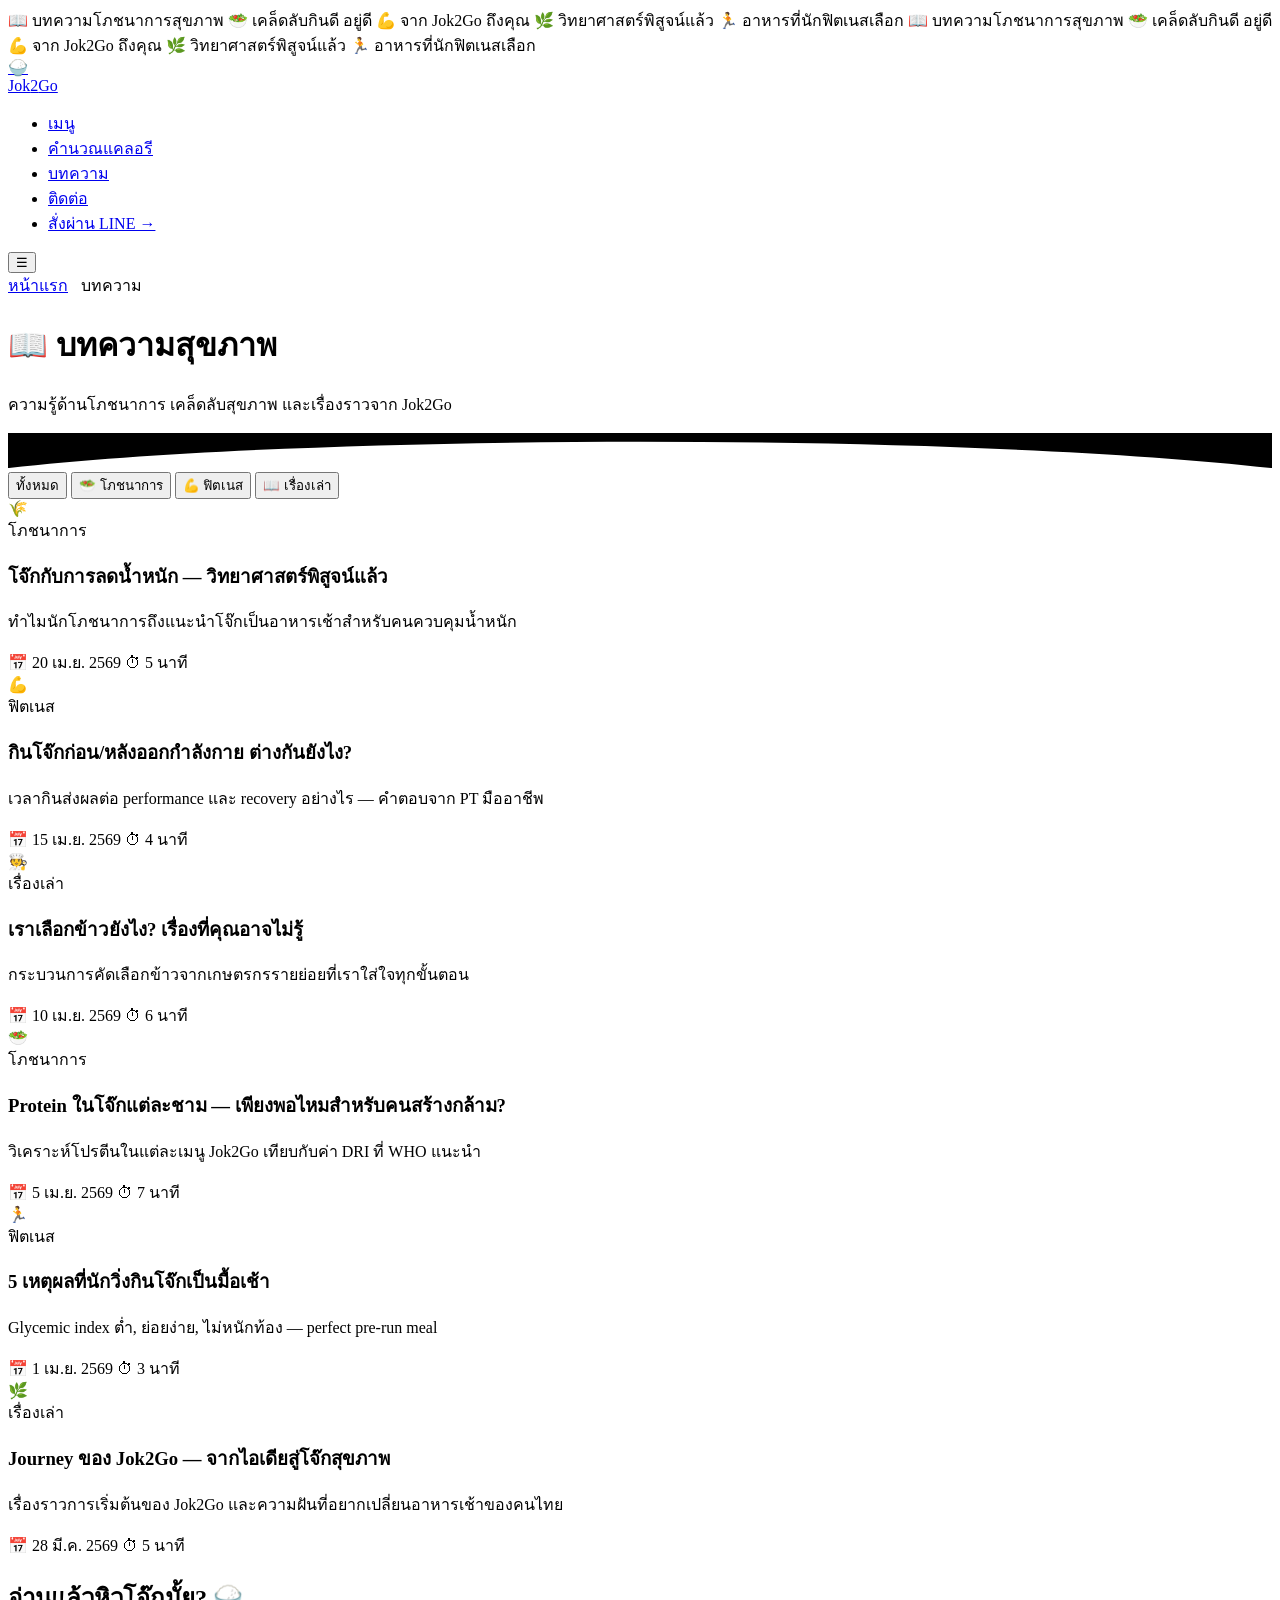
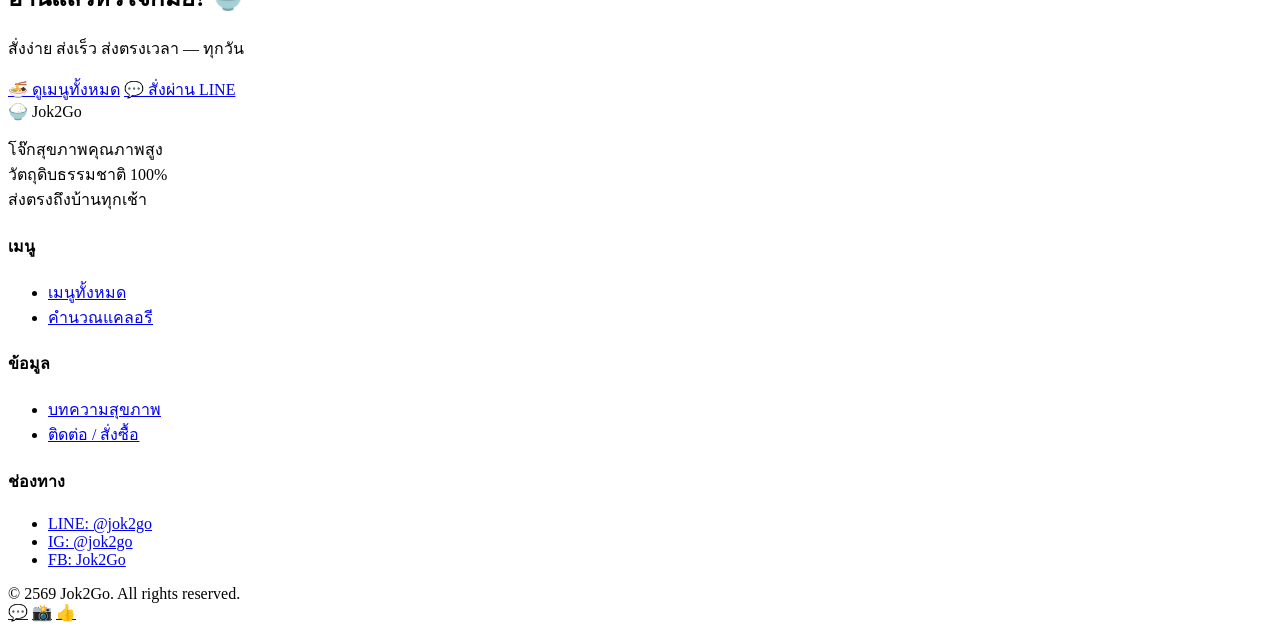
==== blog.html @ 0a9d6a7d "Add files via upload" ====
<!DOCTYPE html>
<html lang="th">
<head>
  <meta charset="UTF-8">
  <meta name="viewport" content="width=device-width, initial-scale=1.0">
  <title>บทความสุขภาพ — Jok2Go</title>
  <link rel="stylesheet" href="css/style.css">
</head>
<body>

<!-- Ticker -->
<div class="ticker-wrap">
  <div class="ticker-track">
    <span class="ticker-item">📖 บทความโภชนาการสุขภาพ</span>
    <span class="ticker-item">🥗 เคล็ดลับกินดี อยู่ดี</span>
    <span class="ticker-item">💪 จาก Jok2Go ถึงคุณ</span>
    <span class="ticker-item">🌿 วิทยาศาสตร์พิสูจน์แล้ว</span>
    <span class="ticker-item">🏃 อาหารที่นักฟิตเนสเลือก</span>
    <span class="ticker-item">📖 บทความโภชนาการสุขภาพ</span>
    <span class="ticker-item">🥗 เคล็ดลับกินดี อยู่ดี</span>
    <span class="ticker-item">💪 จาก Jok2Go ถึงคุณ</span>
    <span class="ticker-item">🌿 วิทยาศาสตร์พิสูจน์แล้ว</span>
    <span class="ticker-item">🏃 อาหารที่นักฟิตเนสเลือก</span>
  </div>
</div>

<!-- Navbar -->
<nav class="navbar">
  <div class="navbar-inner">
    <a href="index.html" class="navbar-brand">
      <div class="brand-bowl">🍚</div>
      Jok<span class="brand-2">2</span>Go
    </a>
    <ul class="nav-links">
      <li><a href="menu.html">เมนู</a></li>
      <li><a href="calories.html">คำนวณแคลอรี</a></li>
      <li><a href="blog.html" class="active">บทความ</a></li>
      <li><a href="contact.html">ติดต่อ</a></li>
      <li><a href="contact.html" class="nav-cta">สั่งผ่าน LINE →</a></li>
    </ul>
    <button class="nav-toggle" id="navToggle">☰</button>
  </div>
</nav>

<!-- Page Hero -->
<div class="page-hero">
  <div class="breadcrumb">
    <a href="index.html">หน้าแรก</a> <span style="color:rgba(255,255,255,0.3)">›</span> บทความ
  </div>
  <h1>📖 บทความสุขภาพ</h1>
  <p>ความรู้ด้านโภชนาการ เคล็ดลับสุขภาพ และเรื่องราวจาก Jok2Go</p>
</div>

<!-- Wave down -->
<svg class="wave-divider" viewBox="0 0 1440 40" preserveAspectRatio="none">
  <path d="M0,40 C360,0 1080,0 1440,40 L1440,0 L0,0 Z" fill="var(--forest-deep)"/>
</svg>

<!-- Blog Section -->
<section class="blog-section section">
  <div class="container">

    <!-- Filter tabs -->
    <div class="filter-bar" id="blogTabs">
      <button class="filter-btn active" onclick="filterBlog('all',this)">ทั้งหมด</button>
      <button class="filter-btn" onclick="filterBlog('nutrition',this)">🥗 โภชนาการ</button>
      <button class="filter-btn" onclick="filterBlog('fitness',this)">💪 ฟิตเนส</button>
      <button class="filter-btn" onclick="filterBlog('story',this)">📖 เรื่องเล่า</button>
    </div>

    <div class="blog-grid" id="blogGrid">
      <!-- rendered by JS -->
    </div>
  </div>
</section>

<!-- CTA Strip -->
<div class="cta-strip">
  <h2>อ่านแล้วหิวโจ๊กมั้ย? 🍚</h2>
  <p>สั่งง่าย ส่งเร็ว ส่งตรงเวลา — ทุกวัน</p>
  <div class="cta-btns">
    <a href="menu.html" class="btn btn-outline-white">🍜 ดูเมนูทั้งหมด</a>
    <a href="contact.html" class="btn btn-orange">💬 สั่งผ่าน LINE</a>
  </div>
</div>

<!-- Footer -->
<footer>
  <div class="footer-grid">
    <div>
      <div class="footer-brand-name">🍚 Jok<span class="orange">2</span>Go</div>
      <p>โจ๊กสุขภาพคุณภาพสูง<br>วัตถุดิบธรรมชาติ 100%<br>ส่งตรงถึงบ้านทุกเช้า</p>
    </div>
    <div>
      <h4>เมนู</h4>
      <ul>
        <li><a href="menu.html">เมนูทั้งหมด</a></li>
        <li><a href="calories.html">คำนวณแคลอรี</a></li>
      </ul>
    </div>
    <div>
      <h4>ข้อมูล</h4>
      <ul>
        <li><a href="blog.html">บทความสุขภาพ</a></li>
        <li><a href="contact.html">ติดต่อ / สั่งซื้อ</a></li>
      </ul>
    </div>
    <div>
      <h4>ช่องทาง</h4>
      <ul>
        <li><a href="#">LINE: @jok2go</a></li>
        <li><a href="#">IG: @jok2go</a></li>
        <li><a href="#">FB: Jok2Go</a></li>
      </ul>
    </div>
  </div>
  <div class="footer-bottom">
    <span>© 2569 Jok2Go. All rights reserved.</span>
    <div class="socials">
      <a href="#" class="social-btn">💬</a>
      <a href="#" class="social-btn">📸</a>
      <a href="#" class="social-btn">👍</a>
    </div>
  </div>
</footer>

<script src="js/main.js"></script>
<script>
const POSTS = [
  { cat:'nutrition', emoji:'🌾', tag:'โภชนาการ', date:'20 เม.ย. 2569', read:'5 นาที',
    title:'โจ๊กกับการลดน้ำหนัก — วิทยาศาสตร์พิสูจน์แล้ว',
    desc:'ทำไมนักโภชนาการถึงแนะนำโจ๊กเป็นอาหารเช้าสำหรับคนควบคุมน้ำหนัก' },
  { cat:'fitness', emoji:'💪', tag:'ฟิตเนส', date:'15 เม.ย. 2569', read:'4 นาที',
    title:'กินโจ๊กก่อน/หลังออกกำลังกาย ต่างกันยังไง?',
    desc:'เวลากินส่งผลต่อ performance และ recovery อย่างไร — คำตอบจาก PT มืออาชีพ' },
  { cat:'story', emoji:'🧑‍🍳', tag:'เรื่องเล่า', date:'10 เม.ย. 2569', read:'6 นาที',
    title:'เราเลือกข้าวยังไง? เรื่องที่คุณอาจไม่รู้',
    desc:'กระบวนการคัดเลือกข้าวจากเกษตรกรรายย่อยที่เราใส่ใจทุกขั้นตอน' },
  { cat:'nutrition', emoji:'🥗', tag:'โภชนาการ', date:'5 เม.ย. 2569', read:'7 นาที',
    title:'Protein ในโจ๊กแต่ละชาม — เพียงพอไหมสำหรับคนสร้างกล้าม?',
    desc:'วิเคราะห์โปรตีนในแต่ละเมนู Jok2Go เทียบกับค่า DRI ที่ WHO แนะนำ' },
  { cat:'fitness', emoji:'🏃', tag:'ฟิตเนส', date:'1 เม.ย. 2569', read:'3 นาที',
    title:'5 เหตุผลที่นักวิ่งกินโจ๊กเป็นมื้อเช้า',
    desc:'Glycemic index ต่ำ, ย่อยง่าย, ไม่หนักท้อง — perfect pre-run meal' },
  { cat:'story', emoji:'🌿', tag:'เรื่องเล่า', date:'28 มี.ค. 2569', read:'5 นาที',
    title:'Journey ของ Jok2Go — จากไอเดียสู่โจ๊กสุขภาพ',
    desc:'เรื่องราวการเริ่มต้นของ Jok2Go และความฝันที่อยากเปลี่ยนอาหารเช้าของคนไทย' },
];

let currentCat = 'all';

function filterBlog(cat, btn) {
  currentCat = cat;
  document.querySelectorAll('#blogTabs .filter-btn').forEach(b => b.classList.remove('active'));
  btn.classList.add('active');
  renderBlog();
}

function renderBlog() {
  const items = currentCat === 'all' ? POSTS : POSTS.filter(p => p.cat === currentCat);
  document.getElementById('blogGrid').innerHTML = items.map(p => `
    <div class="blog-card anim">
      <div class="blog-img">${p.emoji}</div>
      <div class="blog-body">
        <span class="blog-tag">${p.tag}</span>
        <h3>${p.title}</h3>
        <p>${p.desc}</p>
        <div class="blog-meta">
          <span>📅 ${p.date}</span>
          <span>⏱ ${p.read}</span>
        </div>
      </div>
    </div>`).join('');

  document.querySelectorAll('.blog-card.anim').forEach(el => {
    if (window._blogObserver) window._blogObserver.observe(el);
  });
}

window._blogObserver = new IntersectionObserver(entries => {
  entries.forEach(e => { if (e.isIntersecting) { e.target.classList.add('visible'); window._blogObserver.unobserve(e.target); }});
}, { threshold: 0.1 });

renderBlog();
</script>
</body>
</html>
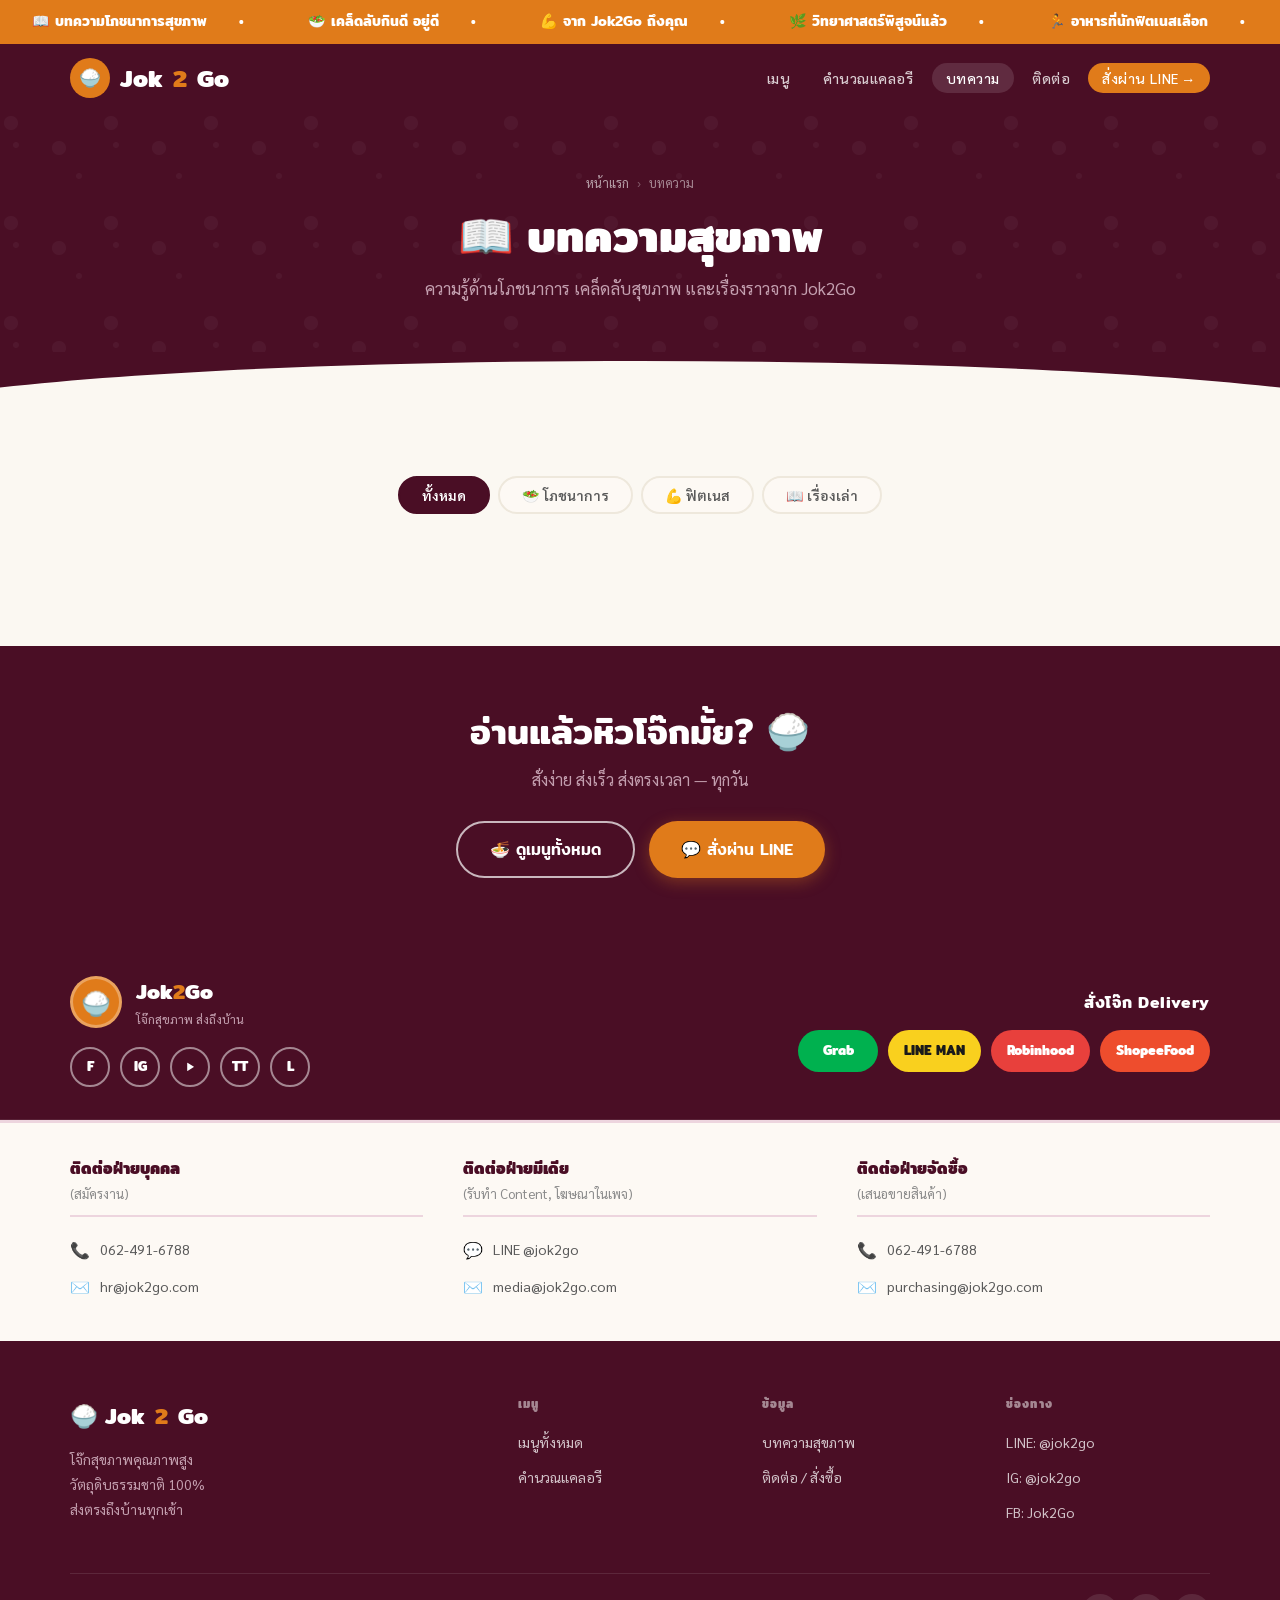
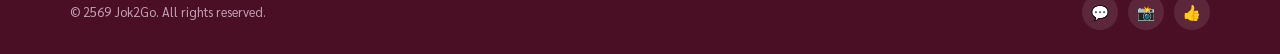
==== commit 8e6ae715: "Add files via upload" ====
--- a/blog.html
+++ b/blog.html
@@ -53,7 +53,7 @@
 
 <!-- Wave down -->
 <svg class="wave-divider" viewBox="0 0 1440 40" preserveAspectRatio="none">
-  <path d="M0,40 C360,0 1080,0 1440,40 L1440,0 L0,0 Z" fill="var(--forest-deep)"/>
+  <path d="M0,40 C360,0 1080,0 1440,40 L1440,0 L0,0 Z" fill="var(--wine-deep)"/>
 </svg>
 
 <!-- Blog Section -->
@@ -84,7 +84,67 @@
   </div>
 </div>
 
-<!-- Footer -->
+<!-- ══ Footer Top Strip: Social + Delivery ══ -->
+<div class="footer-top-strip">
+  <div class="fts-inner">
+    <!-- Brand + Social -->
+    <div class="fts-left">
+      <div class="fts-brand">
+        <div class="fts-logo-circle">🍚</div>
+        <div>
+          <div class="fts-brand-name">Jok<span>2</span>Go</div>
+          <div class="fts-brand-sub">โจ๊กสุขภาพ ส่งถึงบ้าน</div>
+        </div>
+      </div>
+      <div class="fts-social">
+        <a href="#" class="fts-icon" title="Facebook">F</a>
+        <a href="#" class="fts-icon" title="Instagram">IG</a>
+        <a href="#" class="fts-icon" title="YouTube">▶</a>
+        <a href="#" class="fts-icon" title="TikTok">TT</a>
+        <a href="#" class="fts-icon" title="LINE">L</a>
+      </div>
+    </div>
+    <!-- Delivery -->
+    <div class="fts-right">
+      <div class="fts-delivery-title">สั่งโจ๊ก Delivery</div>
+      <div class="fts-delivery-logos">
+        <div class="dl-badge dl-grab">Grab</div>
+        <div class="dl-badge dl-lman">LINE MAN</div>
+        <div class="dl-badge dl-robin">Robinhood</div>
+        <div class="dl-badge dl-shopee">ShopeeFood</div>
+      </div>
+    </div>
+  </div>
+</div>
+
+<!-- ══ Footer Contact Strip ══ -->
+<div class="footer-contact-strip">
+  <div class="fcs-grid">
+    <div class="fcs-col">
+      <h4 class="fcs-title">ติดต่อฝ่ายบุคคล</h4>
+      <p class="fcs-sub">(สมัครงาน)</p>
+      <div class="fcs-divider"></div>
+      <div class="fcs-row"><span class="fcs-row-icon">📞</span><span>062-491-6788</span></div>
+      <div class="fcs-row"><span class="fcs-row-icon">✉️</span><span>hr@jok2go.com</span></div>
+    </div>
+    <div class="fcs-col">
+      <h4 class="fcs-title">ติดต่อฝ่ายมีเดีย</h4>
+      <p class="fcs-sub">(รับทำ Content, โฆษณาในเพจ)</p>
+      <div class="fcs-divider"></div>
+      <div class="fcs-row"><span class="fcs-row-icon">💬</span><span>LINE @jok2go</span></div>
+      <div class="fcs-row"><span class="fcs-row-icon">✉️</span><span>media@jok2go.com</span></div>
+    </div>
+    <div class="fcs-col">
+      <h4 class="fcs-title">ติดต่อฝ่ายจัดซื้อ</h4>
+      <p class="fcs-sub">(เสนอขายสินค้า)</p>
+      <div class="fcs-divider"></div>
+      <div class="fcs-row"><span class="fcs-row-icon">📞</span><span>062-491-6788</span></div>
+      <div class="fcs-row"><span class="fcs-row-icon">✉️</span><span>purchasing@jok2go.com</span></div>
+    </div>
+  </div>
+</div>
+
+<!-- ══ Footer Bottom ══ -->
 <footer>
   <div class="footer-grid">
     <div>
@@ -125,63 +185,5 @@
 </footer>
 
 <script src="js/main.js"></script>
-<script>
-const POSTS = [
-  { cat:'nutrition', emoji:'🌾', tag:'โภชนาการ', date:'20 เม.ย. 2569', read:'5 นาที',
-    title:'โจ๊กกับการลดน้ำหนัก — วิทยาศาสตร์พิสูจน์แล้ว',
-    desc:'ทำไมนักโภชนาการถึงแนะนำโจ๊กเป็นอาหารเช้าสำหรับคนควบคุมน้ำหนัก' },
-  { cat:'fitness', emoji:'💪', tag:'ฟิตเนส', date:'15 เม.ย. 2569', read:'4 นาที',
-    title:'กินโจ๊กก่อน/หลังออกกำลังกาย ต่างกันยังไง?',
-    desc:'เวลากินส่งผลต่อ performance และ recovery อย่างไร — คำตอบจาก PT มืออาชีพ' },
-  { cat:'story', emoji:'🧑‍🍳', tag:'เรื่องเล่า', date:'10 เม.ย. 2569', read:'6 นาที',
-    title:'เราเลือกข้าวยังไง? เรื่องที่คุณอาจไม่รู้',
-    desc:'กระบวนการคัดเลือกข้าวจากเกษตรกรรายย่อยที่เราใส่ใจทุกขั้นตอน' },
-  { cat:'nutrition', emoji:'🥗', tag:'โภชนาการ', date:'5 เม.ย. 2569', read:'7 นาที',
-    title:'Protein ในโจ๊กแต่ละชาม — เพียงพอไหมสำหรับคนสร้างกล้าม?',
-    desc:'วิเคราะห์โปรตีนในแต่ละเมนู Jok2Go เทียบกับค่า DRI ที่ WHO แนะนำ' },
-  { cat:'fitness', emoji:'🏃', tag:'ฟิตเนส', date:'1 เม.ย. 2569', read:'3 นาที',
-    title:'5 เหตุผลที่นักวิ่งกินโจ๊กเป็นมื้อเช้า',
-    desc:'Glycemic index ต่ำ, ย่อยง่าย, ไม่หนักท้อง — perfect pre-run meal' },
-  { cat:'story', emoji:'🌿', tag:'เรื่องเล่า', date:'28 มี.ค. 2569', read:'5 นาที',
-    title:'Journey ของ Jok2Go — จากไอเดียสู่โจ๊กสุขภาพ',
-    desc:'เรื่องราวการเริ่มต้นของ Jok2Go และความฝันที่อยากเปลี่ยนอาหารเช้าของคนไทย' },
-];
-
-let currentCat = 'all';
-
-function filterBlog(cat, btn) {
-  currentCat = cat;
-  document.querySelectorAll('#blogTabs .filter-btn').forEach(b => b.classList.remove('active'));
-  btn.classList.add('active');
-  renderBlog();
-}
-
-function renderBlog() {
-  const items = currentCat === 'all' ? POSTS : POSTS.filter(p => p.cat === currentCat);
-  document.getElementById('blogGrid').innerHTML = items.map(p => `
-    <div class="blog-card anim">
-      <div class="blog-img">${p.emoji}</div>
-      <div class="blog-body">
-        <span class="blog-tag">${p.tag}</span>
-        <h3>${p.title}</h3>
-        <p>${p.desc}</p>
-        <div class="blog-meta">
-          <span>📅 ${p.date}</span>
-          <span>⏱ ${p.read}</span>
-        </div>
-      </div>
-    </div>`).join('');
-
-  document.querySelectorAll('.blog-card.anim').forEach(el => {
-    if (window._blogObserver) window._blogObserver.observe(el);
-  });
-}
-
-window._blogObserver = new IntersectionObserver(entries => {
-  entries.forEach(e => { if (e.isIntersecting) { e.target.classList.add('visible'); window._blogObserver.unobserve(e.target); }});
-}, { threshold: 0.1 });
-
-renderBlog();
-</script>
 </body>
 </html>
--- a/css/style.css
+++ b/css/style.css
@@ -0,0 +1,691 @@
+/* ═══════════════════════════════════════
+   Jok2Go — Original Brand Design
+   Palette: Wine/Burgundy + Cream + Gold
+═══════════════════════════════════════ */
+
+@import url('https://fonts.googleapis.com/css2?family=Sarabun:ital,wght@0,400;0,500;0,600;0,700;0,800;1,400&family=Mitr:wght@400;500;600;700&display=swap');
+
+:root {
+  --wine:        #6B1A3A;   /* deep burgundy wine — primary */
+  --wine-deep:   #4A0E25;   /* navbar, footer */
+  --wine-mid:    #8B2E50;   /* hover, borders */
+  --wine-pale:   #EDD5DE;   /* light section bg tint */
+  --rose:        #C4A0B0;   /* secondary text on dark */
+  --cream:       #FBF8F2;   /* main bg — warm off-white */
+  --cream-dark:  #EEE8DC;   /* card borders, dividers */
+  --parchment:   #FDF9F4;   /* card bg */
+  --orange:      #E07B1A;   /* accent CTA */
+  --orange-pale: #FDF0DC;
+  --white:       #FFFFFF;
+  --ink:         #2A2A2A;   /* body text */
+  --ink-light:   #5A5A5A;
+  --ink-muted:   #8A8A8A;
+  --radius-sm:   8px;
+  --radius:      16px;
+  --radius-lg:   24px;
+  --radius-xl:   40px;
+  --shadow-sm:   0 2px 8px rgba(74,14,37,0.08);
+  --shadow:      0 4px 20px rgba(74,14,37,0.12);
+  --shadow-lg:   0 8px 40px rgba(74,14,37,0.18);
+  --transition:  all 0.28s cubic-bezier(0.4,0,0.2,1);
+}
+
+*, *::before, *::after { box-sizing: border-box; margin: 0; padding: 0; }
+html { scroll-behavior: smooth; }
+
+body {
+  font-family: 'Sarabun', sans-serif;
+  background: var(--cream);
+  color: var(--ink);
+  line-height: 1.7;
+  overflow-x: hidden;
+}
+
+h1, h2, h3, h4 {
+  font-family: 'Mitr', 'Sarabun', sans-serif;
+  color: var(--wine-deep);
+  line-height: 1.25;
+}
+h1 { font-size: clamp(2rem, 5vw, 3.4rem); font-weight: 700; }
+h2 { font-size: clamp(1.5rem, 3vw, 2.2rem); font-weight: 600; }
+h3 { font-size: 1.15rem; font-weight: 600; }
+p  { color: var(--ink-light); font-size: 1rem; }
+a  { color: var(--wine); text-decoration: none; transition: var(--transition); }
+a:hover { color: var(--orange); }
+
+.container { max-width: 1140px; margin: 0 auto; padding: 0 28px; }
+.section    { padding: 88px 0; }
+.section-sm { padding: 56px 0; }
+
+/* ── Section headings ── */
+.sec-head       { text-align: center; margin-bottom: 56px; }
+.sec-tag {
+  display: inline-block;
+  font-family: 'Sarabun', sans-serif;
+  font-size: 0.78rem; font-weight: 700;
+  letter-spacing: 0.12em; text-transform: uppercase;
+  color: var(--wine-mid); margin-bottom: 10px;
+}
+.sec-tag::before, .sec-tag::after {
+  content: '── '; color: var(--wine-pale);
+}
+.sec-head h2  { margin-bottom: 12px; }
+.sec-head p   { max-width: 560px; margin: 0 auto; color: var(--ink-light); }
+
+/* ── Buttons ── */
+.btn {
+  display: inline-flex; align-items: center; gap: 8px;
+  padding: 13px 32px; border-radius: 50px;
+  font-family: 'Mitr', sans-serif;
+  font-size: 1rem; font-weight: 500;
+  border: none; cursor: pointer;
+  transition: var(--transition); text-decoration: none;
+  white-space: nowrap;
+}
+.btn-primary {
+  background: var(--wine-deep); color: var(--white);
+  box-shadow: 0 4px 16px rgba(44,63,53,0.3);
+}
+.btn-primary:hover {
+  background: var(--wine); color: var(--white);
+  transform: translateY(-2px); box-shadow: 0 8px 28px rgba(44,63,53,0.4);
+}
+.btn-orange {
+  background: var(--orange); color: var(--white);
+  box-shadow: 0 4px 16px rgba(224,123,26,0.35);
+}
+.btn-orange:hover {
+  background: #c86d14; color: var(--white);
+  transform: translateY(-2px); box-shadow: 0 8px 28px rgba(224,123,26,0.45);
+}
+.btn-outline {
+  background: transparent; color: var(--wine-deep);
+  border: 2px solid var(--wine-deep);
+}
+.btn-outline:hover { background: var(--wine-deep); color: var(--white); }
+.btn-outline-white {
+  background: transparent; color: var(--white);
+  border: 2px solid rgba(255,255,255,0.7);
+}
+.btn-outline-white:hover { background: var(--white); color: var(--wine-deep); }
+
+/* ═══ NAVBAR ═══════════════════════════ */
+.navbar {
+  position: sticky; top: 0; z-index: 200;
+  background: var(--wine-deep);
+  padding: 0 28px;
+}
+.navbar-inner {
+  max-width: 1140px; margin: 0 auto;
+  display: flex; align-items: center;
+  justify-content: space-between;
+  height: 68px;
+}
+.navbar-brand {
+  font-family: 'Mitr', sans-serif;
+  font-size: 1.5rem; font-weight: 700;
+  color: var(--white);
+  display: flex; align-items: center; gap: 10px;
+}
+.brand-bowl {
+  width: 40px; height: 40px;
+  background: var(--orange); border-radius: 50%;
+  display: flex; align-items: center; justify-content: center;
+  font-size: 1.1rem;
+}
+.navbar-brand .brand-2 { color: var(--orange); }
+.nav-links {
+  display: flex; align-items: center; gap: 4px;
+  list-style: none;
+}
+.nav-links a {
+  font-size: 0.88rem; font-weight: 500; letter-spacing: 0.04em;
+  color: rgba(255,255,255,0.8);
+  padding: 6px 14px; border-radius: 50px;
+  transition: var(--transition);
+}
+.nav-links a:hover, .nav-links a.active {
+  color: var(--white);
+  background: rgba(255,255,255,0.12);
+}
+.nav-cta {
+  background: var(--orange) !important; color: var(--white) !important;
+  border-radius: 50px;
+}
+.nav-cta:hover { background: #c86d14 !important; }
+.nav-toggle { display: none; background: none; border: none; color: var(--white); font-size: 1.4rem; cursor: pointer; }
+
+/* ═══ HERO ═══════════════════════════ */
+.hero {
+  background: var(--cream);
+  min-height: 88vh;
+  display: flex; align-items: center;
+  position: relative; overflow: hidden;
+}
+/* Illustrated background blobs */
+.hero::before {
+  content: '';
+  position: absolute; top: -60px; right: -80px;
+  width: 520px; height: 520px;
+  background: radial-gradient(circle, var(--wine-pale) 0%, transparent 70%);
+  opacity: 0.6;
+}
+.hero::after {
+  content: '';
+  position: absolute; bottom: -40px; left: -60px;
+  width: 340px; height: 340px;
+  background: radial-gradient(circle, var(--orange-pale) 0%, transparent 70%);
+  opacity: 0.7;
+}
+.hero-inner {
+  max-width: 1140px; margin: 0 auto; padding: 80px 28px;
+  display: grid; grid-template-columns: 1.1fr 0.9fr;
+  gap: 60px; align-items: center;
+  position: relative; z-index: 1; width: 100%;
+}
+.hero-eyebrow {
+  display: inline-flex; align-items: center; gap: 8px;
+  font-size: 0.82rem; font-weight: 700; letter-spacing: 0.1em;
+  text-transform: uppercase; color: var(--wine-mid);
+  background: var(--wine-pale); padding: 6px 16px; border-radius: 50px;
+  margin-bottom: 20px;
+}
+.hero-eyebrow span { color: var(--wine-deep); }
+.hero h1 { color: var(--wine-deep); margin-bottom: 8px; }
+.hero h1 .accent { color: var(--orange); }
+.hero-sub {
+  font-size: 1.35rem; font-weight: 600;
+  color: var(--wine-mid); margin-bottom: 20px;
+  font-family: 'Mitr', sans-serif;
+}
+.hero-desc { font-size: 1.05rem; color: var(--ink-light); margin-bottom: 36px; max-width: 480px; }
+.hero-btns { display: flex; gap: 14px; flex-wrap: wrap; margin-bottom: 48px; }
+.hero-proof {
+  display: flex; gap: 28px;
+  padding: 20px 28px;
+  background: var(--parchment);
+  border: 1px solid var(--cream-dark);
+  border-radius: var(--radius);
+  width: fit-content;
+}
+.hero-proof-item strong {
+  display: block; font-family: 'Mitr', sans-serif;
+  font-size: 1.5rem; color: var(--wine-deep);
+}
+.hero-proof-item span { font-size: 0.78rem; color: var(--ink-muted); }
+
+/* Hero visual — card stack */
+.hero-visual { display: flex; justify-content: center; align-items: center; }
+.hero-card-stack { position: relative; width: 320px; height: 360px; }
+.hero-card-main {
+  background: var(--parchment);
+  border: 2px solid var(--cream-dark);
+  border-radius: var(--radius-lg);
+  padding: 32px 28px;
+  position: absolute; top: 0; left: 0; right: 0;
+  box-shadow: var(--shadow-lg);
+  z-index: 2;
+}
+.hero-card-bg {
+  position: absolute; top: 16px; left: 16px; right: -16px;
+  background: var(--wine-pale);
+  border-radius: var(--radius-lg);
+  bottom: -16px; z-index: 1;
+}
+.bowl-emoji { font-size: 5rem; text-align: center; display: block; margin-bottom: 12px; }
+.hero-card-main h3 {
+  font-size: 1.2rem; text-align: center; margin-bottom: 6px;
+  color: var(--wine-deep);
+}
+.hero-card-main .kcal-big {
+  text-align: center; font-family: 'Mitr', sans-serif;
+  font-size: 2rem; font-weight: 700; color: var(--orange);
+  margin-bottom: 12px;
+}
+.macro-row {
+  display: flex; gap: 0;
+  border: 1px solid var(--cream-dark); border-radius: var(--radius-sm);
+  overflow: hidden; margin-bottom: 16px;
+}
+.macro-cell {
+  flex: 1; text-align: center; padding: 8px 6px;
+  border-right: 1px solid var(--cream-dark);
+}
+.macro-cell:last-child { border-right: none; }
+.macro-cell .mv { font-weight: 700; color: var(--wine-deep); font-size: 1rem; }
+.macro-cell .ml { font-size: 0.68rem; color: var(--ink-muted); text-transform: uppercase; }
+.hero-tags { display: flex; flex-wrap: wrap; gap: 6px; justify-content: center; }
+.tag {
+  font-size: 0.75rem; font-weight: 600;
+  padding: 4px 12px; border-radius: 50px;
+  background: var(--wine-pale); color: var(--wine-deep);
+}
+.tag-orange { background: var(--orange-pale); color: var(--orange); }
+
+/* ══ Wavy divider ══ */
+.wave-divider { display: block; width: 100%; overflow: hidden; line-height: 0; }
+.wave-divider svg { display: block; width: 100%; }
+
+/* ═══ WHY SECTION ═══════════════════ */
+.why-section { background: var(--wine-deep); padding: 88px 0; position: relative; }
+.why-grid {
+  display: grid; grid-template-columns: repeat(4, 1fr);
+  gap: 24px;
+}
+.why-card {
+  background: rgba(255,255,255,0.06);
+  border: 1px solid rgba(255,255,255,0.1);
+  border-radius: var(--radius);
+  padding: 32px 24px;
+  text-align: center;
+  transition: var(--transition);
+}
+.why-card:hover {
+  background: rgba(255,255,255,0.1);
+  transform: translateY(-4px);
+  border-color: rgba(255,255,255,0.2);
+}
+.why-icon {
+  font-size: 2.2rem; width: 64px; height: 64px;
+  background: rgba(255,255,255,0.1);
+  border-radius: 50%; display: flex; align-items: center;
+  justify-content: center; margin: 0 auto 18px;
+}
+.why-card h3 { color: var(--white); font-size: 1rem; margin-bottom: 8px; }
+.why-card p  { color: var(--rose); font-size: 0.88rem; }
+
+/* ═══ MENU ═══════════════════════════ */
+.menu-section { background: var(--cream); }
+.filter-bar {
+  display: flex; gap: 8px; justify-content: center;
+  margin-bottom: 44px; flex-wrap: wrap;
+}
+.filter-btn {
+  padding: 8px 22px; border-radius: 50px;
+  border: 2px solid var(--cream-dark);
+  background: var(--parchment); color: var(--ink-light);
+  font-family: 'Sarabun', sans-serif;
+  font-size: 0.88rem; font-weight: 600;
+  cursor: pointer; transition: var(--transition);
+}
+.filter-btn:hover, .filter-btn.active {
+  background: var(--wine-deep); color: var(--white);
+  border-color: var(--wine-deep);
+}
+.menu-grid {
+  display: grid; grid-template-columns: repeat(auto-fill, minmax(280px, 1fr));
+  gap: 24px;
+}
+.menu-card {
+  background: var(--parchment);
+  border: 1.5px solid var(--cream-dark);
+  border-radius: var(--radius-lg);
+  overflow: hidden;
+  transition: var(--transition);
+  cursor: pointer;
+}
+.menu-card:hover {
+  transform: translateY(-5px);
+  box-shadow: var(--shadow-lg);
+  border-color: var(--wine-pale);
+}
+.menu-card-img {
+  height: 160px;
+  background: linear-gradient(135deg, var(--wine-pale), var(--cream-dark));
+  display: flex; align-items: center; justify-content: center;
+  font-size: 4rem;
+  position: relative;
+}
+.menu-badge {
+  position: absolute; top: 12px; right: 12px;
+  background: var(--wine-deep); color: var(--white);
+  font-size: 0.7rem; font-weight: 700; letter-spacing: 0.05em;
+  padding: 4px 12px; border-radius: 50px;
+}
+.menu-badge.orange { background: var(--orange); }
+.menu-card-body { padding: 20px 22px; }
+.kcal-pill {
+  display: inline-flex; align-items: center; gap: 5px;
+  background: var(--orange-pale); color: var(--orange);
+  font-size: 0.8rem; font-weight: 700;
+  padding: 4px 12px; border-radius: 50px;
+  margin-bottom: 8px;
+}
+.menu-card-body h3 { color: var(--wine-deep); margin-bottom: 5px; font-size: 1rem; }
+.menu-card-body .desc { font-size: 0.84rem; color: var(--ink-muted); margin-bottom: 14px; }
+.macro-strip {
+  display: flex; gap: 0;
+  background: var(--cream); border-radius: var(--radius-sm);
+  overflow: hidden; border: 1px solid var(--cream-dark);
+}
+.ms-cell { flex: 1; text-align: center; padding: 7px 4px; border-right: 1px solid var(--cream-dark); }
+.ms-cell:last-child { border-right: none; }
+.ms-val { font-weight: 700; color: var(--wine-deep); font-size: 0.9rem; }
+.ms-lbl { font-size: 0.64rem; color: var(--ink-muted); text-transform: uppercase; letter-spacing: 0.05em; }
+
+/* ═══ CALORIE CALCULATOR ════════════ */
+.calc-section { background: var(--parchment); }
+.calc-layout { display: grid; grid-template-columns: 1fr 380px; gap: 40px; align-items: start; }
+
+/* Item cards */
+.calc-grid { display: grid; grid-template-columns: repeat(auto-fill, minmax(190px, 1fr)); gap: 14px; }
+.calc-item {
+  background: var(--cream);
+  border: 2px solid var(--cream-dark);
+  border-radius: var(--radius);
+  padding: 16px 14px;
+  cursor: pointer; transition: var(--transition);
+  user-select: none; position: relative;
+}
+.calc-item:hover { border-color: var(--wine-mid); box-shadow: var(--shadow-sm); }
+.calc-item.selected { border-color: var(--wine-deep); background: var(--wine-pale); }
+.calc-item.selected::after {
+  content: '✓';
+  position: absolute; top: 8px; right: 10px;
+  width: 20px; height: 20px;
+  background: var(--wine-deep); color: var(--white);
+  border-radius: 50%; font-size: 0.7rem; font-weight: 700;
+  display: flex; align-items: center; justify-content: center;
+  line-height: 20px; text-align: center;
+}
+.ci-emoji { font-size: 1.9rem; display: block; margin-bottom: 6px; }
+.ci-name  { font-weight: 600; font-size: 0.88rem; color: var(--wine-deep); margin-bottom: 2px; }
+.ci-cal   { font-size: 0.75rem; color: var(--ink-muted); margin-bottom: 10px; }
+.qty-row  { display: flex; align-items: center; gap: 10px; }
+.qbtn {
+  width: 28px; height: 28px; border-radius: 50%;
+  border: 2px solid var(--wine-deep);
+  background: var(--parchment); color: var(--wine-deep);
+  font-size: 1rem; font-weight: 700;
+  cursor: pointer; transition: var(--transition);
+  display: flex; align-items: center; justify-content: center;
+  line-height: 1; flex-shrink: 0;
+}
+.qbtn:hover { background: var(--wine-deep); color: var(--white); }
+.qnum { font-weight: 700; color: var(--wine-deep); min-width: 18px; text-align: center; font-size: 1rem; }
+
+/* Result panel */
+.result-panel {
+  background: var(--wine-deep);
+  border-radius: var(--radius-lg);
+  padding: 28px;
+  position: sticky; top: 84px;
+  color: var(--white);
+}
+.result-panel h3 { color: var(--white); font-size: 0.9rem; font-weight: 500; margin-bottom: 18px; opacity: 0.8; }
+.total-display { text-align: center; margin-bottom: 20px; }
+.total-num {
+  font-family: 'Mitr', sans-serif;
+  font-size: 4rem; font-weight: 700; color: var(--white); line-height: 1;
+}
+.total-unit { font-size: 0.9rem; color: var(--rose); }
+
+/* Progress ring / gauge */
+.gauge-area { margin-bottom: 20px; }
+.gauge-labels { display: flex; justify-content: space-between; font-size: 0.72rem; color: var(--rose); margin-bottom: 5px; }
+.gauge-track { height: 10px; background: rgba(255,255,255,0.15); border-radius: 5px; overflow: hidden; }
+.gauge-bar { height: 100%; border-radius: 5px; transition: width 0.4s ease, background 0.4s ease; background: #6BCB77; }
+.gauge-bar.warn { background: #FFD700; }
+.gauge-bar.over { background: #FF6B6B; }
+
+.status-chip {
+  text-align: center; font-size: 0.9rem; font-weight: 600;
+  padding: 9px 16px; border-radius: var(--radius-sm);
+  margin-bottom: 18px;
+}
+.status-chip.good { background: rgba(107,203,119,0.2); color: #6BCB77; }
+.status-chip.warn { background: rgba(255,215,0,0.2); color: #FFD700; }
+.status-chip.over { background: rgba(255,107,107,0.2); color: #FF6B6B; }
+
+/* Macro row in result */
+.macro-result { display: flex; gap: 8px; margin-bottom: 18px; }
+.mr-cell {
+  flex: 1; text-align: center; padding: 10px 6px;
+  background: rgba(255,255,255,0.08); border-radius: var(--radius-sm);
+}
+.mr-val { font-size: 1rem; font-weight: 700; color: var(--white); }
+.mr-lbl { font-size: 0.65rem; color: var(--rose); text-transform: uppercase; }
+
+/* Order list */
+.order-list { border-top: 1px solid rgba(255,255,255,0.12); padding-top: 14px; margin-bottom: 14px; }
+.order-row {
+  display: flex; justify-content: space-between; align-items: center;
+  padding: 6px 0; font-size: 0.84rem; color: rgba(255,255,255,0.85);
+  border-bottom: 1px solid rgba(255,255,255,0.06);
+}
+.order-row:last-child { border: none; }
+.order-total-row {
+  display: flex; justify-content: space-between;
+  font-weight: 700; font-size: 0.9rem;
+  padding-top: 10px; margin-top: 4px;
+  border-top: 2px solid rgba(255,255,255,0.2);
+  color: var(--white);
+}
+
+/* Burn section */
+.burn-section { border-top: 1px solid rgba(255,255,255,0.12); padding-top: 14px; margin-bottom: 14px; }
+.burn-title { font-size: 0.78rem; color: var(--rose); margin-bottom: 10px; }
+.burn-row { display: flex; align-items: center; gap: 8px; padding: 6px 0; font-size: 0.84rem; color: rgba(255,255,255,0.8); border-bottom: 1px solid rgba(255,255,255,0.06); }
+.burn-row:last-child { border: none; }
+.burn-row .time { margin-left: auto; font-weight: 700; color: var(--white); }
+
+.empty-state { text-align: center; padding: 32px 0; color: var(--rose); }
+.empty-state .ei { font-size: 2.5rem; margin-bottom: 8px; }
+
+/* ═══ BLOG ═══════════════════════════ */
+.blog-section { background: var(--cream); }
+.blog-grid { display: grid; grid-template-columns: repeat(auto-fill, minmax(310px, 1fr)); gap: 24px; }
+.blog-card {
+  background: var(--parchment);
+  border: 1.5px solid var(--cream-dark);
+  border-radius: var(--radius-lg);
+  overflow: hidden; transition: var(--transition);
+}
+.blog-card:hover { transform: translateY(-4px); box-shadow: var(--shadow-lg); }
+.blog-img { height: 160px; background: linear-gradient(135deg, var(--wine-pale), var(--cream)); display: flex; align-items: center; justify-content: center; font-size: 3.5rem; }
+.blog-body { padding: 20px 22px; }
+.blog-tag { display: inline-block; background: var(--wine-pale); color: var(--wine-mid); font-size: 0.72rem; font-weight: 700; letter-spacing: 0.06em; text-transform: uppercase; padding: 3px 10px; border-radius: 50px; margin-bottom: 10px; }
+.blog-body h3 { color: var(--wine-deep); font-size: 1rem; margin-bottom: 7px; }
+.blog-body p  { font-size: 0.85rem; color: var(--ink-muted); margin-bottom: 12px; }
+.blog-meta  { font-size: 0.76rem; color: var(--ink-muted); display: flex; gap: 14px; }
+
+/* ═══ BANNER STRIPS ══════════════════ */
+.cta-strip {
+  background: var(--wine-deep);
+  padding: 64px 28px; text-align: center;
+}
+.cta-strip h2 { color: var(--white); margin-bottom: 12px; }
+.cta-strip p  { color: var(--rose); margin-bottom: 28px; max-width: 500px; margin-left: auto; margin-right: auto; }
+.cta-btns { display: flex; gap: 14px; justify-content: center; flex-wrap: wrap; }
+
+/* ══ Scrolling ticker ══ */
+.ticker-wrap {
+  background: var(--orange); padding: 10px 0; overflow: hidden;
+}
+.ticker-track {
+  display: flex; gap: 0; white-space: nowrap;
+  animation: ticker 18s linear infinite;
+}
+.ticker-item {
+  font-family: 'Mitr', sans-serif;
+  font-size: 0.88rem; font-weight: 600; color: var(--white);
+  padding: 0 32px; display: inline-block;
+}
+.ticker-item::after { content: '•'; margin-left: 32px; }
+@keyframes ticker { from { transform: translateX(0); } to { transform: translateX(-50%); } }
+
+/* ═══ FOOTER ════════════════════════ */
+footer {
+  background: var(--wine-deep); padding: 56px 28px 24px;
+}
+.footer-grid {
+  max-width: 1140px; margin: 0 auto;
+  display: grid; grid-template-columns: 2fr 1fr 1fr 1fr;
+  gap: 40px; padding-bottom: 40px;
+  border-bottom: 1px solid rgba(255,255,255,0.1);
+}
+.footer-brand-name {
+  font-family: 'Mitr', sans-serif;
+  font-size: 1.4rem; font-weight: 700; color: var(--white); margin-bottom: 12px;
+  display: flex; align-items: center; gap: 10px;
+}
+.footer-brand-name .orange { color: var(--orange); }
+footer p { font-size: 0.86rem; color: var(--rose); line-height: 1.8; }
+footer h4 { color: rgba(255,255,255,0.5); font-size: 0.72rem; letter-spacing: 0.1em; text-transform: uppercase; margin-bottom: 16px; }
+footer ul { list-style: none; }
+footer ul li { margin-bottom: 8px; }
+footer ul li a { color: rgba(255,255,255,0.75); font-size: 0.88rem; }
+footer ul li a:hover { color: var(--orange); }
+.footer-bottom {
+  max-width: 1140px; margin: 20px auto 0;
+  display: flex; justify-content: space-between; align-items: center;
+  font-size: 0.8rem; color: var(--rose);
+}
+.socials { display: flex; gap: 10px; }
+.social-btn {
+  width: 36px; height: 36px; border-radius: 50%;
+  background: rgba(255,255,255,0.1); color: var(--white);
+  display: flex; align-items: center; justify-content: center;
+  font-size: 0.9rem; transition: var(--transition);
+}
+.social-btn:hover { background: var(--orange); color: var(--white); }
+
+/* ═══ PAGE HERO (inner) ════════════ */
+.page-hero {
+  background: var(--wine-deep); padding: 60px 28px 50px;
+  text-align: center; position: relative; overflow: hidden;
+}
+.page-hero::before {
+  content: '';
+  position: absolute; inset: 0;
+  background: url("data:image/svg+xml,%3Csvg width='100' height='100' viewBox='0 0 100 100' xmlns='http://www.w3.org/2000/svg'%3E%3Cpath d='M11 18c3.866 0 7-3.134 7-7s-3.134-7-7-7-7 3.134-7 7 3.134 7 7 7zm48 25c3.866 0 7-3.134 7-7s-3.134-7-7-7-7 3.134-7 7 3.134 7 7 7zm-43-7c1.657 0 3-1.343 3-3s-1.343-3-3-3-3 1.343-3 3 1.343 3 3 3zm63 31c1.657 0 3-1.343 3-3s-1.343-3-3-3-3 1.343-3 3 1.343 3 3 3z' fill='%23ffffff' fill-opacity='0.04' fill-rule='evenodd'/%3E%3C/svg%3E");
+}
+.page-hero h1 { color: var(--white); font-size: clamp(1.8rem,4vw,2.8rem); margin-bottom: 10px; position: relative; }
+.page-hero p  { color: var(--rose); font-size: 1.05rem; position: relative; }
+.breadcrumb {
+  display: flex; gap: 8px; justify-content: center;
+  font-size: 0.8rem; color: rgba(255,255,255,0.5);
+  margin-bottom: 14px; position: relative;
+}
+.breadcrumb a { color: rgba(255,255,255,0.6); }
+.breadcrumb a:hover { color: var(--orange); }
+
+/* ═══ RESPONSIVE ════════════════════ */
+@media (max-width: 1000px) {
+  .hero-inner { grid-template-columns: 1fr; gap: 40px; }
+  .hero-visual { display: none; }
+  .why-grid { grid-template-columns: repeat(2,1fr); }
+  .calc-layout { grid-template-columns: 1fr; }
+  .result-panel { position: static; }
+  .footer-grid { grid-template-columns: 1fr 1fr; }
+}
+@media (max-width: 640px) {
+  .nav-links { display: none; }
+  .nav-links.mobile-open {
+    display: flex; flex-direction: column; gap: 4px;
+    position: absolute; top: 68px; left: 0; right: 0;
+    background: var(--wine-deep);
+    padding: 16px 24px 20px;
+    border-top: 1px solid rgba(255,255,255,0.1);
+    z-index: 199;
+  }
+  .nav-toggle { display: block; }
+  .section { padding: 56px 0; }
+  .why-grid { grid-template-columns: 1fr 1fr; }
+  .footer-grid { grid-template-columns: 1fr; }
+  .footer-bottom { flex-direction: column; gap: 14px; }
+}
+
+/* ── Animations ── */
+@keyframes fadeUp { from { opacity:0; transform:translateY(24px); } to { opacity:1; transform:translateY(0); } }
+.anim { opacity: 0; }
+.anim.visible { animation: fadeUp 0.5s ease forwards; }
+
+/* ═══ NEW FOOTER — Social + Delivery + Contact ════════════ */
+
+/* Top dark strip */
+.footer-top-strip {
+  background: var(--wine-deep);
+  padding: 32px 28px;
+  border-bottom: 1px solid rgba(255,255,255,0.08);
+}
+.fts-inner {
+  max-width: 1140px; margin: 0 auto;
+  display: flex; justify-content: space-between; align-items: center;
+  flex-wrap: wrap; gap: 28px;
+}
+.fts-left { display: flex; flex-direction: column; gap: 16px; }
+.fts-brand { display: flex; align-items: center; gap: 14px; }
+.fts-logo-circle {
+  width: 52px; height: 52px; border-radius: 50%;
+  background: var(--orange); border: 3px solid rgba(255,255,255,0.3);
+  display: flex; align-items: center; justify-content: center;
+  font-size: 1.5rem;
+}
+.fts-brand-name {
+  font-family: 'Mitr', sans-serif; font-size: 1.3rem; font-weight: 700;
+  color: var(--white);
+}
+.fts-brand-name span { color: var(--orange); }
+.fts-brand-sub { font-size: 0.78rem; color: var(--rose); }
+
+/* Social icons */
+.fts-social { display: flex; gap: 10px; }
+.fts-icon {
+  width: 40px; height: 40px; border-radius: 50%;
+  border: 2px solid rgba(255,255,255,0.5);
+  display: flex; align-items: center; justify-content: center;
+  font-family: 'Mitr', sans-serif; font-size: 0.82rem; font-weight: 700;
+  color: var(--white); text-decoration: none;
+  transition: var(--transition);
+}
+.fts-icon:hover { background: var(--orange); border-color: var(--orange); color: var(--white); }
+
+/* Delivery section */
+.fts-right { display: flex; flex-direction: column; gap: 14px; align-items: flex-end; }
+.fts-delivery-title {
+  font-family: 'Mitr', sans-serif; font-size: 1rem; font-weight: 600;
+  color: var(--white); letter-spacing: 0.04em;
+}
+.fts-delivery-logos { display: flex; gap: 10px; align-items: center; flex-wrap: wrap; justify-content: flex-end; }
+.dl-badge {
+  height: 42px; min-width: 80px;
+  border-radius: 50px; display: flex; align-items: center; justify-content: center;
+  font-family: 'Mitr', sans-serif; font-size: 0.82rem; font-weight: 700;
+  padding: 0 16px; white-space: nowrap;
+}
+.dl-grab   { background: #00B14F; color: #fff; }
+.dl-lman   { background: #F9D01E; color: #1A1A1A; }
+.dl-robin  { background: #E8403C; color: #fff; }
+.dl-shopee { background: #EE4D2D; color: #fff; }
+
+/* Contact section */
+.footer-contact-strip {
+  background: var(--parchment);
+  border-top: 3px solid var(--wine-pale);
+  padding: 36px 28px;
+}
+.fcs-grid {
+  max-width: 1140px; margin: 0 auto;
+  display: grid; grid-template-columns: repeat(3, 1fr);
+  gap: 40px;
+}
+.fcs-col {}
+.fcs-title {
+  font-family: 'Mitr', sans-serif; font-size: 1rem; font-weight: 700;
+  color: var(--wine-deep); margin-bottom: 4px;
+}
+.fcs-sub { font-size: 0.82rem; color: var(--ink-muted); margin-bottom: 10px; }
+.fcs-divider { height: 2px; background: var(--wine-pale); margin-bottom: 14px; }
+.fcs-row {
+  display: flex; align-items: center; gap: 10px;
+  padding: 5px 0; font-size: 0.88rem; color: var(--ink-light);
+}
+.fcs-row-icon { font-size: 1rem; }
+
+@media (max-width: 768px) {
+  .fts-inner { flex-direction: column; align-items: flex-start; }
+  .fts-right { align-items: flex-start; }
+  .fts-delivery-logos { justify-content: flex-start; }
+  .fcs-grid { grid-template-columns: 1fr; gap: 24px; }
+}
